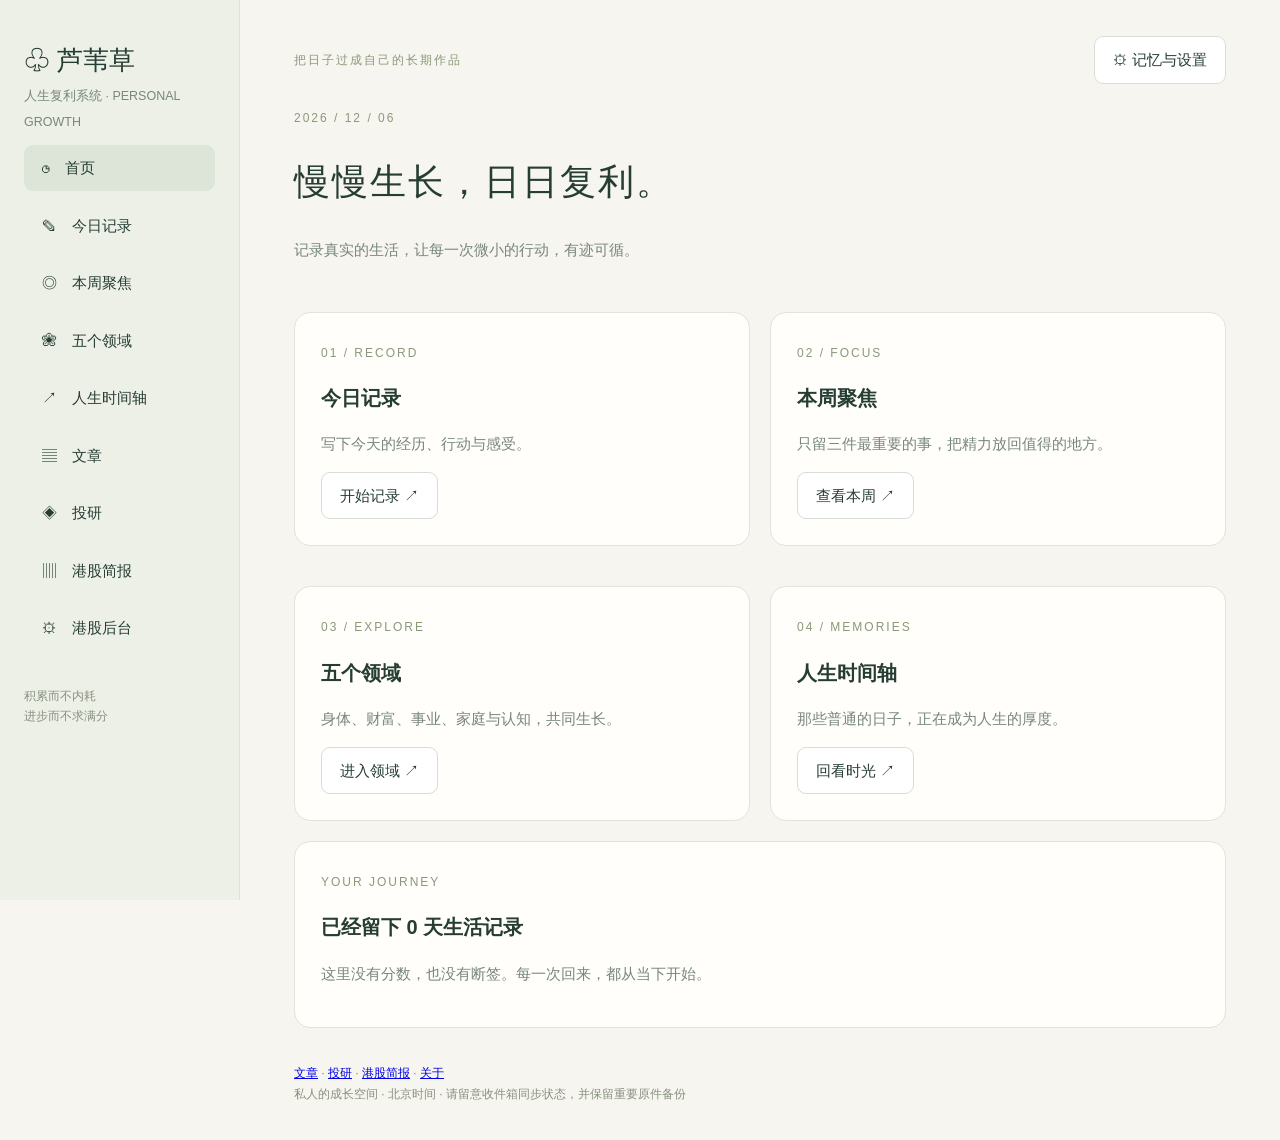
==== static/system/index.html @ 169bf531 "Add BTC investment plan to wealth section" ====
<!doctype html><html lang="zh-CN"><meta charset="utf-8"><meta name="viewport" content="width=device-width,initial-scale=1"><title>芦苇草人生复利系统</title><style>
*{box-sizing:border-box}body{margin:0;background:#f6f5ef;color:#263d34;font:15px/1.7 -apple-system,BlinkMacSystemFont,"PingFang SC",sans-serif}button,input,textarea,select{font:inherit}button{cursor:pointer;border:1px solid #d7ded4;background:white;border-radius:9px;padding:10px 18px;color:inherit}button:hover{background:#e8eee3}.primary{background:#294c3e;color:white}aside{position:fixed;width:240px;height:100vh;background:#edf0e7;padding:38px 24px;border-right:1px solid #dde2d7}h1{font-family:serif;font-size:36px;font-weight:500;letter-spacing:2px}h2{font-size:20px}small,.muted{color:#78877c}nav button{display:block;width:100%;text-align:left;margin:12px 0;border:0;background:transparent}nav a{display:block;text-decoration:none;color:inherit;border-radius:9px;padding:10px 18px;margin:12px 0}nav a:hover{background:#e8eee3}aside{overflow-y:auto}nav button.active{background:#dce5d7}main{max-width:1260px;margin-left:240px;padding:36px 54px}.top{display:flex;justify-content:space-between;align-items:center}.hero{padding:24px 0 34px}.hero p{color:#78877c}.grid{display:grid;grid-template-columns:repeat(2,1fr);gap:20px}.card{background:#fffefa;border:1px solid #e1e4da;border-radius:16px;padding:26px;margin-bottom:20px}.card p{color:#78877c}.label{font-size:12px;letter-spacing:2px;color:#8b9879}.row{display:flex;gap:12px;align-items:center;flex-wrap:wrap}textarea{width:100%;min-height:160px;padding:16px;border:1px solid #d9dfd4;border-radius:10px;background:#fdfdf9;color:inherit;resize:vertical}input,select{padding:10px;border:1px solid #d9dfd4;border-radius:8px;max-width:100%;background:white;color:inherit}.field{margin:20px 0}.field label{display:block;margin-bottom:8px}.pill{padding:4px 10px;background:#edf1e8;border-radius:20px;font-size:12px}.entry{padding:18px 0;border-bottom:1px solid #e5e8df;white-space:pre-wrap}.footer{margin-top:35px;font-size:12px;color:#87917f}img{max-width:240px;border-radius:10px}.wide{grid-column:1/-1}@media(max-width:760px){aside{position:static;width:auto;height:auto;padding:18px}nav{display:flex;overflow:auto}nav button,nav a{white-space:nowrap;width:auto;margin:0}aside small{display:none}main{margin:0;padding:22px}.grid{grid-template-columns:1fr}h1{font-size:28px}.top{gap:12px}.card{padding:20px}}
</style><aside><div style="font-size:26px">♧ 芦苇草</div><small>人生复利系统 · PERSONAL GROWTH</small><nav id="nav"></nav><div class="footer">积累而不内耗<br>进步而不求满分</div></aside><main><div class="top"><span class="label">把日子过成自己的长期作品</span><button onclick="go('设置与记忆')">⚙ 记忆与设置</button></div><div id="app"></div><div class="footer"><a href="/posts/">文章</a> · <a href="/research/">投研</a> · <a href="/projects/">港股简报</a> · <a href="/about/">关于</a><br>私人的成长空间 · 北京时间 · 请留意收件箱同步状态，并保留重要原件备份</div></main><script>
const $=s=>document.querySelector(s),esc=s=>String(s??'').replace(/[&<>"']/g,c=>({'&':'&amp;','<':'&lt;','>':'&gt;','"':'&quot;',"'":'&#39;'}[c]));let db;try{db=JSON.parse(localStorage.getItem('reed-v1'))||{days:{},weeks:{},mem:[]}}catch{db={days:{},weeks:{},mem:[]}}const today=new Intl.DateTimeFormat('sv-SE',{timeZone:'Asia/Shanghai'}).format(new Date());let date=today,page='首页';const names=['首页','今日记录','本周聚焦','五个领域','人生时间轴'];const domains=['健康与身体','投资与资产','事业与项目','家庭与孩子','认知与成长'];const keys=['运动|睡眠|身体|网球|健康|散步','投资|资产|港股|收入|赚钱|支出','工作|项目|团队|事业','孩子|家庭|陪伴|亲子','阅读|学习|思考|认知'];function allRecords(){const out={};for(const d of new Set([...Object.keys(db.days||{}),...Object.keys(db.drafts||{})])){const official=db.days?.[d],raw=db.drafts?.[d];out[d]={...official,parts:official?.parts||['','','',raw||''],raw:raw??official?.raw??'',photos:db.draftPhotos?.[d]||[],photo:official?.photo||db.draftPhotos?.[d]?.[0]||null,recordType:official?'已整理日记':'原文记录'};}return out}
function recordText(v){return [v.raw,...v.parts].join('\n')}
function weekRecords(){const start=week(),end=new Date(start+'T12:00:00Z');end.setUTCDate(end.getUTCDate()+6);return Object.entries(allRecords()).filter(([d])=>d>=start&&d<=end.toISOString().slice(0,10)).sort((a,b)=>a[0].localeCompare(b[0]))}
function persist(){localStorage.setItem('reed-v1',JSON.stringify(db));if(!localStorage.getItem('reed-v1'))throw Error('保存失败')}function week(){let d=new Date(date+'T12:00:00+08:00');d.setUTCDate(d.getUTCDate()-((d.getUTCDay()+6)%7));return d.toISOString().slice(0,10)}function go(p){page=p;history.replaceState(null,'','#'+encodeURIComponent(p));render()}window.addEventListener('hashchange',()=>{const p=decodeURIComponent(location.hash.slice(1));if(names.includes(p)){page=p;render()}});function render(){ $('#nav').innerHTML=names.map(n=>`<button class="${page===n?'active':''}" onclick="go('${n}')">${{'首页':'◷','今日记录':'✎','本周聚焦':'◎','五个领域':'❀','人生时间轴':'↗'}[n]}　${n}</button>`).join('')+"<a href=\"/posts/\">▤　文章</a><a href=\"/research/\">◈　投研</a><a href=\"/projects/\">▥　港股简报</a><a href=\"https://hkipo-admin.pages.dev/admin/\">⚙　港股后台</a>";let h=`<div class="hero"><div class="label">${today.replaceAll('-',' / ')}</div><h1>${page==='首页'?'慢慢生长，日日复利。':page}</h1><p>${page==='首页'?'记录真实的生活，让每一次微小的行动，有迹可循。':'保留真实，给积累一点时间。'}</p></div>`;if(page==='首页'){h+=`<div class="grid">${names.slice(1).map((n,i)=>`<div class="card"><span class="label">0${i+1} / ${['RECORD','FOCUS','EXPLORE','MEMORIES'][i]}</span><h2>${n}</h2><p>${['写下今天的经历、行动与感受。','只留三件最重要的事，把精力放回值得的地方。','身体、财富、事业、家庭与认知，共同生长。','那些普通的日子，正在成为人生的厚度。'][i]}</p><button onclick="go('${n}')">${['开始记录','查看本周','进入领域','回看时光'][i]} ↗</button></div>`).join('')}</div><div class="card"><span class="label">YOUR JOURNEY</span><h2>已经留下 ${Object.keys(allRecords()).length} 天生活记录</h2><p>这里没有分数，也没有断签。每一次回来，都从当下开始。</p></div>`}else if(page==='今日记录'){let d=db.days[date]||{};h+=`<div class="card"><div class="row"><input type="date" value="${date}" onchange="date=this.value;render()"><span class="pill">一次输入 · 关联全局</span></div><h2>把今天的故事告诉我</h2><p>粘贴整篇日记，或使用手机键盘的麦克风口述。不用按栏目填写。</p><textarea id="rawDiary" onpaste="pasteDiaryPhotos(event)" style="min-height:300px" placeholder="今天发生了什么？做了什么？有什么感受？按自己的方式说就好。">${esc(db.drafts?.[date]||d.raw||'')}</textarea><div class="field"><label for="draftPhotoInput">照片（可直接粘贴，也可从相册选择）</label><input id="draftPhotoInput" type="file" accept="image/*" multiple onchange="addDiaryPhotos(this.files);this.value=\'\'"><p class="muted">最多 6 张，自动压缩后随草稿保存到当前浏览器。</p><div id="draftPhotos" class="row"></div></div><div class="row"><button class="primary" onclick="saveRawDraft()">保存日记原文</button><button onclick="document.querySelector('#status').textContent='AI 整理尚未接通。原文可先保存为草稿；接通后将按四部分模板整理，供你确认。'">按模板整理日记</button></div><p id="status" role="status">AI 整理待接通 · 保存后关联全局，保留原文记录标记，不推断完成情况</p><details><summary>整理规则与固定模板</summary><p>一、本周三件事（关联当周已确认计划，最多三件）<br>二、今日要事规划<br>三、赚钱、健康、家庭、思考（事实、判断、下一步）<br>四、今天的整体感受</p><p>保留原意、人物、金额和感受；缺失内容留空。整理后先预览确认，再保存正式日记。同一份记录供时间轴和领域引用。</p></details>${d.parts?`<h2>已有正式日记</h2><p>保存于 ${esc(d.saved)}</p><div style="white-space:pre-wrap">${d.parts.map((p,i)=>['一、本周三件事','二、今日要事规划','三、4 个最低动作完成情况：赚钱、健康、家庭、思考','四、今天的整体感受'][i]+'\n'+p).map(esc).join('\n\n')}</div><button onclick="exportDay(date)">导出 Markdown</button>`:''}</div>`}else if(page==='本周聚焦'){let w=db.weeks[week()]||{};h+=`<div class="card"><span class="label">WEEK OF ${week()}</span><h2>本周最重要的三件事</h2>${[0,1,2].map(i=>`<div class="field row"><span>0${i+1}</span><input id="w${i}" style="flex:1" placeholder="把精力留给真正重要的事" value="${esc(w.items?.[i]||'')}"><select id="s${i}">${['待推进','推进中','已沉淀','主动取消'].map(s=>`<option ${w.states?.[i]===s?'selected':''}>${s}</option>`).join('')}</select></div>`).join('')}<textarea id="review" placeholder="调整原因、周中检查与周末回顾">${esc(w.review||'')}</textarea><button class="primary" onclick="saveWeek()">保存本周聚焦</button><p id="status" role="status"></p></div><div class="grid">${['周一 · 确定三件事','周三 · 检查有没有跑偏','周五 · 钱和项目复盘','周日 · 沉淀、健康、资产、家庭'].map(x=>`<div class="card">${x}<p>08:00 · 北京时间</p></div>`).join('')}</div><p class="muted">月末校准：目标还对吗？动作太多了吗？需要删掉什么？此处展示复盘节奏，未新建提醒。</p><div class="card"><h2>本周关联记录</h2><p>引用你已保存的日记原文，不自动推断进度或完成情况。</p>${weekRecords().map(([d,v])=>`<button onclick="date='${d}';go('今日记录')">${d} · ${v.recordType} ↗</button>`).join('')||'<small>本周暂无已保存记录</small>'}</div>`}else if(page==='五个领域'){h+=`<div class="grid">${domains.map((n,i)=>{let entries=Object.entries(allRecords()).filter(([d,v])=>new RegExp(keys[i]).test(recordText(v)));return `<div class="card"><span class="label">${['BODY','WEALTH','WORK','FAMILY','MIND'][i]}</span><h2>${n}</h2><p>${entries.length} 条相关日记 · 关键词索引 · 含原文记录</p>${entries.map(([d])=>`<button onclick="date='${d}';go('今日记录')">${d} ↗</button>`).join('')||'<small>从真实记录开始积累</small>'}</div>`}).join('')}</div><p class="muted">领域引用同一份日记；关键词匹配不代表 AI 判断。</p>`}else if(page==='人生时间轴'){h+=`<div class="row"><input type="search" id="search" placeholder="搜索记忆中的关键词" oninput="timeline(this.value)"><input type="month" onchange="timeline(this.value)"></div><div id="timeline"></div>`}else{h+=`<div class="card"><h2>长期记忆中心</h2><p>记录你确认的事实、偏好与原则。资料归档与长期背景分别保存；助手会检索相关的已归档历史。</p><textarea id="memory" placeholder="一条值得长期记住的信息"></textarea><input id="source" placeholder="来源或日期"><button onclick="addMemory()">添加待确认记忆</button>${db.mem.map((m,i)=>`<div class="entry">${esc(m.text)}<br><small>${esc(m.source)} · ${m.confirmed?'用户已确认':'待确认'}</small><div class="row"><button onclick="editMemory(${i})">修改</button><button onclick="db.mem[${i}].confirmed=true;persist();render()">确认</button><button onclick="if(confirm('删除这条记忆？')){db.mem.splice(${i},1);persist();render()}">删除</button></div></div>`).join('')}</div><div class="card"><h2>数据与备份</h2><p>收件箱配置私人数据库后可跨设备同步；旧版日记仍沿用原云端保存流程。此 JSON 包含文字、旧版照片、周计划与记忆，不包含资料入口的原始附件；云端长期背景可从上方单独导出。请另行保留原件。</p><button onclick="download('芦苇草人生复利系统备份.json',JSON.stringify(db,null,2),'application/json')">导出 JSON 备份</button> <label>恢复备份 <input type="file" accept=".json" onchange="restore(this)"></label><p>AI、私人数据库和原件存储的实际接通状态请查看下方；当前仅供本人使用。</p></div>`}$('#app').innerHTML=h;if(page==='人生时间轴')timeline('');if(page==='今日记录')renderDraftPhotos()}
function saveDay(){try{let parts=[0,1,2,3].map(i=>$('#f'+i).value);if(parts[0].split('\n').filter(x=>x.trim()).length>3)throw Error('本周三件事最多三行');if(date!==today&&db.days[date]&&!confirm('明确确认修改 '+date+' 的已有日记？'))return;let photo=db.days[date]?.photo||null;const finish=()=>{db.days[date]={parts,photo,saved:new Date().toLocaleString('zh-CN',{timeZone:'Asia/Shanghai'})};persist();let check=JSON.parse(localStorage.getItem('reed-v1'));if(JSON.stringify(check.days[date].parts)!==JSON.stringify(parts))throw Error('回读核实失败');render();$('#status').textContent='已保存至此浏览器，并回读核实。尚未写入 Obsidian。'};let f=$('#photo').files[0];if(f){if(f.size>1500000)throw Error('请选择小于 1.5MB 的照片');let r=new FileReader();r.onload=()=>{try{photo=r.result;finish()}catch(e){$('#status').textContent=e.message}};r.onerror=()=>$('#status').textContent='照片读取失败';r.readAsDataURL(f)}else finish()}catch(e){$('#status').textContent='未保存：'+e.message}}
function saveWeek(){try{db.weeks[week()]={items:[0,1,2].map(i=>$('#w'+i).value),states:[0,1,2].map(i=>$('#s'+i).value),review:$('#review').value};persist();$('#status').textContent='本周聚焦已保存'}catch(e){$('#status').textContent='保存失败：'+e.message}}function timeline(q){$('#timeline').innerHTML=Object.entries(allRecords()).sort((a,b)=>b[0].localeCompare(a[0])).filter(([d,v])=>(d+recordText(v)).includes(q)).map(([d,v])=>`<div class="card"><span class="label">${d} · ${v.recordType}</span><h2>${d.replaceAll('-','')} 晨夕日记</h2>${v.photo?`<img src="${v.photo}">`:''}<p style="white-space:pre-wrap">${esc(v.parts[3]||v.parts[2]||'这一天的记录已留存')}</p><button onclick="date='${d}';go('今日记录')">阅读完整日记 ↗</button><button onclick="exportDay('${d}')">导出 Markdown</button></div>`).join('')||'<div class="card"><h2>时间会记得</h2><p>还没有符合条件的记录。写下今天，开始积累。</p></div>'}function download(n,s,t){let a=document.createElement('a');a.href=URL.createObjectURL(new Blob([s],{type:t}));a.download=n;a.click();setTimeout(()=>URL.revokeObjectURL(a.href),1000)}function exportDay(d){if(!db.days[d]){const r=allRecords()[d];download(d.replaceAll('-','')+' 日记原文.md','# '+d.replaceAll('-','')+' 日记原文\n\n'+r.raw,'text/markdown');return}download(d.replaceAll('-','')+' 晨夕日记.md','# '+d.replaceAll('-','')+' 晨夕日记\n\n'+['一、本周三件事','二、今日要事规划','三、4 个最低动作完成情况：赚钱、健康、家庭、思考','四、今天的整体感受'].map((h,i)=>'## '+h+'\n\n'+db.days[d].parts[i]).join('\n\n'),'text/markdown')}function addMemory(){if(!$('#memory').value.trim())return;db.mem.push({text:$('#memory').value,source:$('#source').value||today,confirmed:false});persist();render()}function editMemory(i){let t=prompt('修改记忆',db.mem[i].text);if(t!==null){db.mem[i].text=t;db.mem[i].confirmed=false;persist();render()}}const pendingPhotos={};let photosLoading=0;
function diaryPhotos(d=date){return pendingPhotos[d]??(pendingPhotos[d]=[...(db.draftPhotos?.[d]||[])])}
function renderDraftPhotos(){const box=$('#draftPhotos');if(!box)return;box.replaceChildren();diaryPhotos().forEach((src,i)=>{const item=document.createElement('div'),im=document.createElement('img'),btn=document.createElement('button');im.src=src;im.alt='日记照片 '+(i+1);im.style.maxWidth='140px';btn.textContent='移除';btn.onclick=()=>{diaryPhotos().splice(i,1);renderDraftPhotos();$('#status').textContent='照片已移除，请保存草稿以保留修改。'};item.append(im,document.createElement('br'),btn);box.append(item)})}
function pasteDiaryPhotos(e){const files=Array.from(e.clipboardData?.items||[]).filter(x=>x.kind==='file'&&x.type.startsWith('image/')).map(x=>x.getAsFile()).filter(Boolean);if(!files.length)return;if(!e.clipboardData.getData('text/plain'))e.preventDefault();addDiaryPhotos(files)}
function compressDiaryPhoto(file){return new Promise((resolve,reject)=>{if(file.size>25*1024*1024)return reject(Error('单张照片不能超过 25MB'));const url=URL.createObjectURL(file),im=new Image();im.onload=()=>{try{const scale=Math.min(1,1200/Math.max(im.width,im.height)),c=document.createElement('canvas');c.width=Math.max(1,Math.round(im.width*scale));c.height=Math.max(1,Math.round(im.height*scale));const ctx=c.getContext('2d');ctx.fillStyle='#fff';ctx.fillRect(0,0,c.width,c.height);ctx.drawImage(im,0,0,c.width,c.height);const data=c.toDataURL('image/jpeg',.75);if(data.length>850000)throw Error('照片压缩后仍较大，请选用较小照片');resolve(data)}catch(e){reject(e)}finally{URL.revokeObjectURL(url)}};im.onerror=()=>{URL.revokeObjectURL(url);reject(Error('无法读取此照片，请改用 JPEG 或 PNG 格式'))};im.src=url})}
async function addDiaryPhotos(files){const target=date;photosLoading++;let added=0;try{for(const f of Array.from(files)){if(!f.type.startsWith('image/'))continue;if(diaryPhotos(target).length>=6)throw Error('每篇草稿最多 6 张照片');const data=await compressDiaryPhoto(f);if(diaryPhotos(target).length>=6)throw Error('每篇草稿最多 6 张照片');diaryPhotos(target).push(data);added++}if(date===target&&$('#status'))$('#status').textContent='已添加 '+added+' 张照片，请保存草稿。'}catch(e){if(date===target&&$('#status'))$('#status').textContent='照片添加提示：'+e.message+'。已添加的照片保留，可保存草稿。'}finally{photosLoading--;if(date===target)renderDraftPhotos()}}
function saveRawDraft(){const before=JSON.stringify(db);try{if(photosLoading)throw Error('照片正在处理，请稍后保存');db.drafts??={};db.draftPhotos??={};db.drafts[date]=$('#rawDiary').value;db.draftPhotos[date]=[...diaryPhotos()];persist();const check=JSON.parse(localStorage.getItem('reed-v1'));if(check.drafts[date]!==db.drafts[date]||JSON.stringify(check.draftPhotos[date])!==JSON.stringify(db.draftPhotos[date]))throw Error('回读不一致');$('#status').textContent='原文和 '+db.draftPhotos[date].length+' 张照片已保存并回读核实，已关联首页、时间轴、领域索引和本周记录。'}catch(e){db=JSON.parse(before);$('#status').textContent='草稿保存失败：'+e.message+'。若空间不足，请先导出备份并减少照片；当前输入仍保留。'}}
async function restore(el){try{let v=JSON.parse(await el.files[0].text());if(!v.days||!v.weeks||!Array.isArray(v.mem)||Object.values(v.days).some(d=>!Array.isArray(d.parts)||d.parts.length!==4))throw Error('备份格式不正确');if(!confirm('恢复将替换当前浏览器内的全部产品数据，是否继续？'))return;db=v;persist();render()}catch(e){alert('恢复失败：'+e.message)}}if(names.includes(decodeURIComponent(location.hash.slice(1))))page=decodeURIComponent(location.hash.slice(1));render();
</script><script src="/system/workflows.js"></script><link rel="stylesheet" href="/system/views.css"><script src="/system/views.js"></script><link rel="stylesheet" href="/system/inbox.css"><script src="/system/image-ocr.js"></script><script src="/system/inbox.js"></script><script src="/system/health-model.js"></script>
<script src="/system/health.js"></script><script src="/system/memory.js"></script><script src="/system/focus.js"></script><link rel="stylesheet" href="/system/checkins.css"><link rel="stylesheet" href="/system/compact.css"><script type="module" src="/system/checkins.js"></script><link rel="stylesheet" href="/system/btc.css"><script src="/system/btc.js"></script></html>
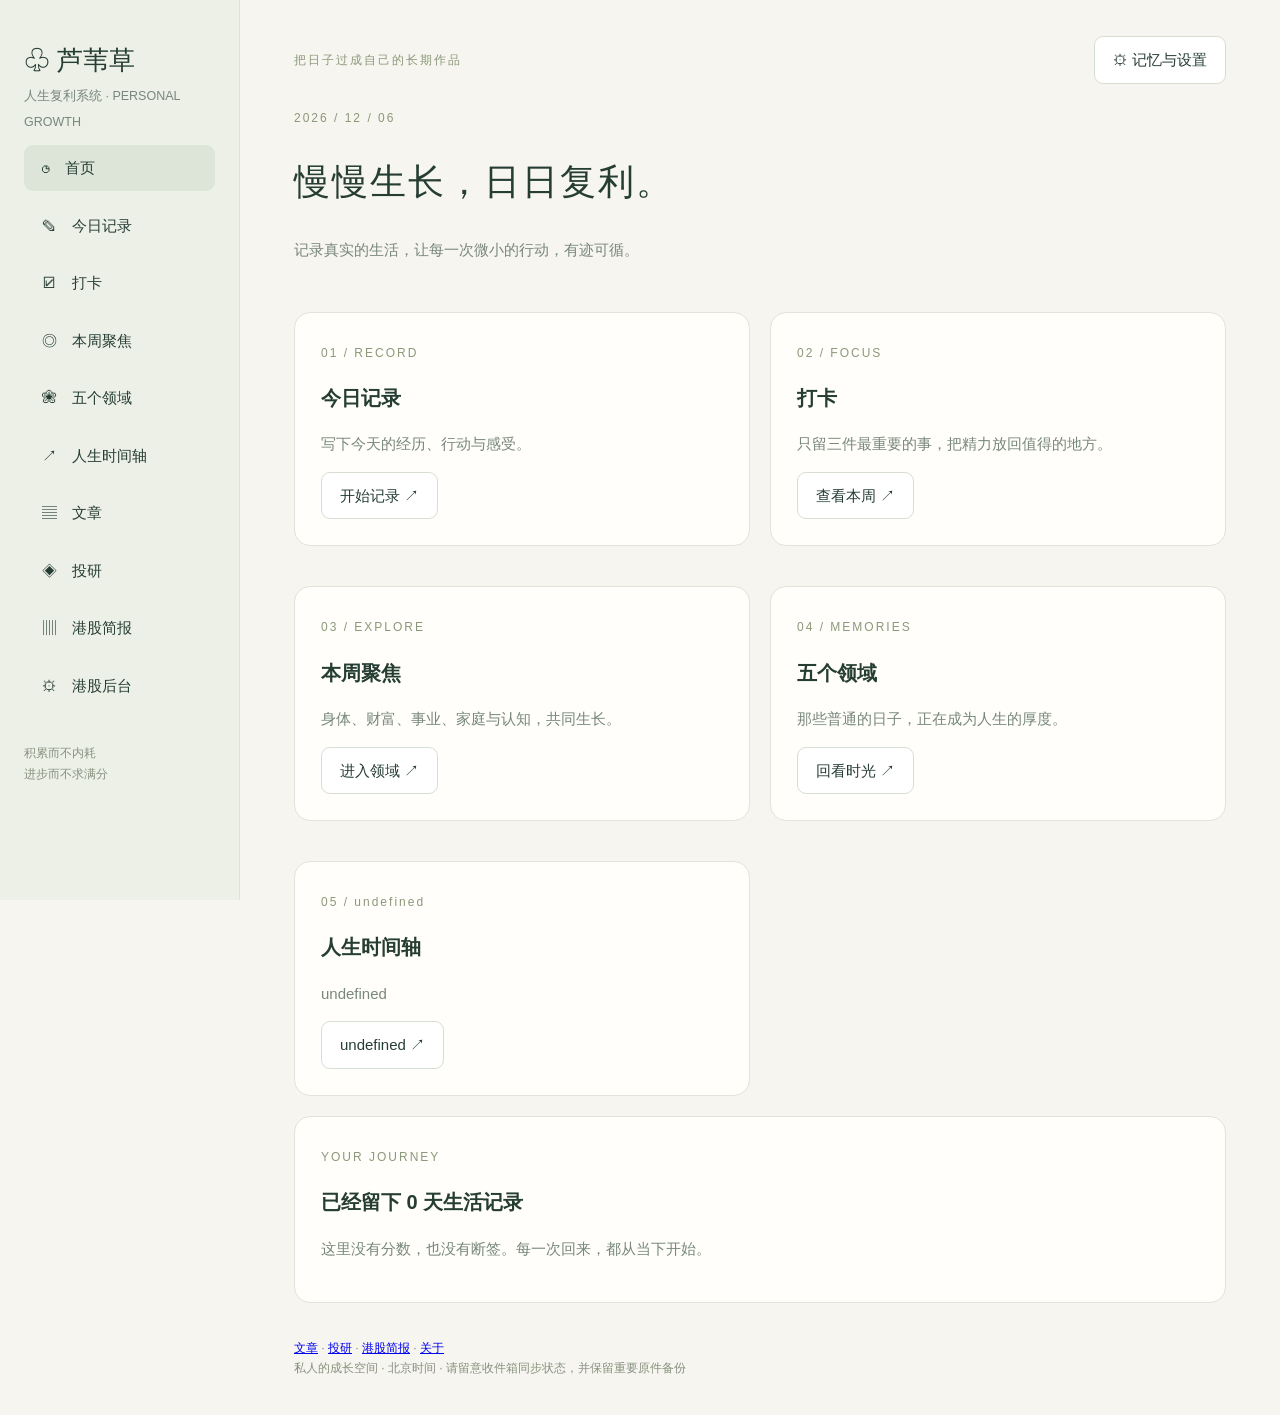
==== commit f51ddcd2: "Repair homepage check-ins and preserve same-day diary records in timeline" ====
--- a/static/system/index.html
+++ b/static/system/index.html
@@ -1,10 +1,10 @@
 <!doctype html><html lang="zh-CN"><meta charset="utf-8"><meta name="viewport" content="width=device-width,initial-scale=1"><title>芦苇草人生复利系统</title><style>
 *{box-sizing:border-box}body{margin:0;background:#f6f5ef;color:#263d34;font:15px/1.7 -apple-system,BlinkMacSystemFont,"PingFang SC",sans-serif}button,input,textarea,select{font:inherit}button{cursor:pointer;border:1px solid #d7ded4;background:white;border-radius:9px;padding:10px 18px;color:inherit}button:hover{background:#e8eee3}.primary{background:#294c3e;color:white}aside{position:fixed;width:240px;height:100vh;background:#edf0e7;padding:38px 24px;border-right:1px solid #dde2d7}h1{font-family:serif;font-size:36px;font-weight:500;letter-spacing:2px}h2{font-size:20px}small,.muted{color:#78877c}nav button{display:block;width:100%;text-align:left;margin:12px 0;border:0;background:transparent}nav a{display:block;text-decoration:none;color:inherit;border-radius:9px;padding:10px 18px;margin:12px 0}nav a:hover{background:#e8eee3}aside{overflow-y:auto}nav button.active{background:#dce5d7}main{max-width:1260px;margin-left:240px;padding:36px 54px}.top{display:flex;justify-content:space-between;align-items:center}.hero{padding:24px 0 34px}.hero p{color:#78877c}.grid{display:grid;grid-template-columns:repeat(2,1fr);gap:20px}.card{background:#fffefa;border:1px solid #e1e4da;border-radius:16px;padding:26px;margin-bottom:20px}.card p{color:#78877c}.label{font-size:12px;letter-spacing:2px;color:#8b9879}.row{display:flex;gap:12px;align-items:center;flex-wrap:wrap}textarea{width:100%;min-height:160px;padding:16px;border:1px solid #d9dfd4;border-radius:10px;background:#fdfdf9;color:inherit;resize:vertical}input,select{padding:10px;border:1px solid #d9dfd4;border-radius:8px;max-width:100%;background:white;color:inherit}.field{margin:20px 0}.field label{display:block;margin-bottom:8px}.pill{padding:4px 10px;background:#edf1e8;border-radius:20px;font-size:12px}.entry{padding:18px 0;border-bottom:1px solid #e5e8df;white-space:pre-wrap}.footer{margin-top:35px;font-size:12px;color:#87917f}img{max-width:240px;border-radius:10px}.wide{grid-column:1/-1}@media(max-width:760px){aside{position:static;width:auto;height:auto;padding:18px}nav{display:flex;overflow:auto}nav button,nav a{white-space:nowrap;width:auto;margin:0}aside small{display:none}main{margin:0;padding:22px}.grid{grid-template-columns:1fr}h1{font-size:28px}.top{gap:12px}.card{padding:20px}}
 </style><aside><div style="font-size:26px">♧ 芦苇草</div><small>人生复利系统 · PERSONAL GROWTH</small><nav id="nav"></nav><div class="footer">积累而不内耗<br>进步而不求满分</div></aside><main><div class="top"><span class="label">把日子过成自己的长期作品</span><button onclick="go('设置与记忆')">⚙ 记忆与设置</button></div><div id="app"></div><div class="footer"><a href="/posts/">文章</a> · <a href="/research/">投研</a> · <a href="/projects/">港股简报</a> · <a href="/about/">关于</a><br>私人的成长空间 · 北京时间 · 请留意收件箱同步状态，并保留重要原件备份</div></main><script>
-const $=s=>document.querySelector(s),esc=s=>String(s??'').replace(/[&<>"']/g,c=>({'&':'&amp;','<':'&lt;','>':'&gt;','"':'&quot;',"'":'&#39;'}[c]));let db;try{db=JSON.parse(localStorage.getItem('reed-v1'))||{days:{},weeks:{},mem:[]}}catch{db={days:{},weeks:{},mem:[]}}const today=new Intl.DateTimeFormat('sv-SE',{timeZone:'Asia/Shanghai'}).format(new Date());let date=today,page='首页';const names=['首页','今日记录','本周聚焦','五个领域','人生时间轴'];const domains=['健康与身体','投资与资产','事业与项目','家庭与孩子','认知与成长'];const keys=['运动|睡眠|身体|网球|健康|散步','投资|资产|港股|收入|赚钱|支出','工作|项目|团队|事业','孩子|家庭|陪伴|亲子','阅读|学习|思考|认知'];function allRecords(){const out={};for(const d of new Set([...Object.keys(db.days||{}),...Object.keys(db.drafts||{})])){const official=db.days?.[d],raw=db.drafts?.[d];out[d]={...official,parts:official?.parts||['','','',raw||''],raw:raw??official?.raw??'',photos:db.draftPhotos?.[d]||[],photo:official?.photo||db.draftPhotos?.[d]?.[0]||null,recordType:official?'已整理日记':'原文记录'};}return out}
+const $=s=>document.querySelector(s),esc=s=>String(s??'').replace(/[&<>"']/g,c=>({'&':'&amp;','<':'&lt;','>':'&gt;','"':'&quot;',"'":'&#39;'}[c]));let db;try{db=JSON.parse(localStorage.getItem('reed-v1'))||{days:{},weeks:{},mem:[]}}catch{db={days:{},weeks:{},mem:[]}}const today=new Intl.DateTimeFormat('sv-SE',{timeZone:'Asia/Shanghai'}).format(new Date());let date=today,page='首页';const names=['首页','今日记录','打卡','本周聚焦','五个领域','人生时间轴'];const domains=['健康与身体','投资与资产','事业与项目','家庭与孩子','认知与成长'];const keys=['运动|睡眠|身体|网球|健康|散步','投资|资产|港股|收入|赚钱|支出','工作|项目|团队|事业','孩子|家庭|陪伴|亲子','阅读|学习|思考|认知'];function allRecords(){const out={};for(const d of new Set([...Object.keys(db.days||{}),...Object.keys(db.drafts||{})])){const official=db.days?.[d],raw=db.drafts?.[d];out[d]={...official,parts:official?.parts||['','','',raw||''],raw:raw??official?.raw??'',photos:db.draftPhotos?.[d]||[],photo:official?.photo||db.draftPhotos?.[d]?.[0]||null,recordType:official?'已整理日记':'原文记录'};}return out}
 function recordText(v){return [v.raw,...v.parts].join('\n')}
 function weekRecords(){const start=week(),end=new Date(start+'T12:00:00Z');end.setUTCDate(end.getUTCDate()+6);return Object.entries(allRecords()).filter(([d])=>d>=start&&d<=end.toISOString().slice(0,10)).sort((a,b)=>a[0].localeCompare(b[0]))}
-function persist(){localStorage.setItem('reed-v1',JSON.stringify(db));if(!localStorage.getItem('reed-v1'))throw Error('保存失败')}function week(){let d=new Date(date+'T12:00:00+08:00');d.setUTCDate(d.getUTCDate()-((d.getUTCDay()+6)%7));return d.toISOString().slice(0,10)}function go(p){page=p;history.replaceState(null,'','#'+encodeURIComponent(p));render()}window.addEventListener('hashchange',()=>{const p=decodeURIComponent(location.hash.slice(1));if(names.includes(p)){page=p;render()}});function render(){ $('#nav').innerHTML=names.map(n=>`<button class="${page===n?'active':''}" onclick="go('${n}')">${{'首页':'◷','今日记录':'✎','本周聚焦':'◎','五个领域':'❀','人生时间轴':'↗'}[n]}　${n}</button>`).join('')+"<a href=\"/posts/\">▤　文章</a><a href=\"/research/\">◈　投研</a><a href=\"/projects/\">▥　港股简报</a><a href=\"https://hkipo-admin.pages.dev/admin/\">⚙　港股后台</a>";let h=`<div class="hero"><div class="label">${today.replaceAll('-',' / ')}</div><h1>${page==='首页'?'慢慢生长，日日复利。':page}</h1><p>${page==='首页'?'记录真实的生活，让每一次微小的行动，有迹可循。':'保留真实，给积累一点时间。'}</p></div>`;if(page==='首页'){h+=`<div class="grid">${names.slice(1).map((n,i)=>`<div class="card"><span class="label">0${i+1} / ${['RECORD','FOCUS','EXPLORE','MEMORIES'][i]}</span><h2>${n}</h2><p>${['写下今天的经历、行动与感受。','只留三件最重要的事，把精力放回值得的地方。','身体、财富、事业、家庭与认知，共同生长。','那些普通的日子，正在成为人生的厚度。'][i]}</p><button onclick="go('${n}')">${['开始记录','查看本周','进入领域','回看时光'][i]} ↗</button></div>`).join('')}</div><div class="card"><span class="label">YOUR JOURNEY</span><h2>已经留下 ${Object.keys(allRecords()).length} 天生活记录</h2><p>这里没有分数，也没有断签。每一次回来，都从当下开始。</p></div>`}else if(page==='今日记录'){let d=db.days[date]||{};h+=`<div class="card"><div class="row"><input type="date" value="${date}" onchange="date=this.value;render()"><span class="pill">一次输入 · 关联全局</span></div><h2>把今天的故事告诉我</h2><p>粘贴整篇日记，或使用手机键盘的麦克风口述。不用按栏目填写。</p><textarea id="rawDiary" onpaste="pasteDiaryPhotos(event)" style="min-height:300px" placeholder="今天发生了什么？做了什么？有什么感受？按自己的方式说就好。">${esc(db.drafts?.[date]||d.raw||'')}</textarea><div class="field"><label for="draftPhotoInput">照片（可直接粘贴，也可从相册选择）</label><input id="draftPhotoInput" type="file" accept="image/*" multiple onchange="addDiaryPhotos(this.files);this.value=\'\'"><p class="muted">最多 6 张，自动压缩后随草稿保存到当前浏览器。</p><div id="draftPhotos" class="row"></div></div><div class="row"><button class="primary" onclick="saveRawDraft()">保存日记原文</button><button onclick="document.querySelector('#status').textContent='AI 整理尚未接通。原文可先保存为草稿；接通后将按四部分模板整理，供你确认。'">按模板整理日记</button></div><p id="status" role="status">AI 整理待接通 · 保存后关联全局，保留原文记录标记，不推断完成情况</p><details><summary>整理规则与固定模板</summary><p>一、本周三件事（关联当周已确认计划，最多三件）<br>二、今日要事规划<br>三、赚钱、健康、家庭、思考（事实、判断、下一步）<br>四、今天的整体感受</p><p>保留原意、人物、金额和感受；缺失内容留空。整理后先预览确认，再保存正式日记。同一份记录供时间轴和领域引用。</p></details>${d.parts?`<h2>已有正式日记</h2><p>保存于 ${esc(d.saved)}</p><div style="white-space:pre-wrap">${d.parts.map((p,i)=>['一、本周三件事','二、今日要事规划','三、4 个最低动作完成情况：赚钱、健康、家庭、思考','四、今天的整体感受'][i]+'\n'+p).map(esc).join('\n\n')}</div><button onclick="exportDay(date)">导出 Markdown</button>`:''}</div>`}else if(page==='本周聚焦'){let w=db.weeks[week()]||{};h+=`<div class="card"><span class="label">WEEK OF ${week()}</span><h2>本周最重要的三件事</h2>${[0,1,2].map(i=>`<div class="field row"><span>0${i+1}</span><input id="w${i}" style="flex:1" placeholder="把精力留给真正重要的事" value="${esc(w.items?.[i]||'')}"><select id="s${i}">${['待推进','推进中','已沉淀','主动取消'].map(s=>`<option ${w.states?.[i]===s?'selected':''}>${s}</option>`).join('')}</select></div>`).join('')}<textarea id="review" placeholder="调整原因、周中检查与周末回顾">${esc(w.review||'')}</textarea><button class="primary" onclick="saveWeek()">保存本周聚焦</button><p id="status" role="status"></p></div><div class="grid">${['周一 · 确定三件事','周三 · 检查有没有跑偏','周五 · 钱和项目复盘','周日 · 沉淀、健康、资产、家庭'].map(x=>`<div class="card">${x}<p>08:00 · 北京时间</p></div>`).join('')}</div><p class="muted">月末校准：目标还对吗？动作太多了吗？需要删掉什么？此处展示复盘节奏，未新建提醒。</p><div class="card"><h2>本周关联记录</h2><p>引用你已保存的日记原文，不自动推断进度或完成情况。</p>${weekRecords().map(([d,v])=>`<button onclick="date='${d}';go('今日记录')">${d} · ${v.recordType} ↗</button>`).join('')||'<small>本周暂无已保存记录</small>'}</div>`}else if(page==='五个领域'){h+=`<div class="grid">${domains.map((n,i)=>{let entries=Object.entries(allRecords()).filter(([d,v])=>new RegExp(keys[i]).test(recordText(v)));return `<div class="card"><span class="label">${['BODY','WEALTH','WORK','FAMILY','MIND'][i]}</span><h2>${n}</h2><p>${entries.length} 条相关日记 · 关键词索引 · 含原文记录</p>${entries.map(([d])=>`<button onclick="date='${d}';go('今日记录')">${d} ↗</button>`).join('')||'<small>从真实记录开始积累</small>'}</div>`}).join('')}</div><p class="muted">领域引用同一份日记；关键词匹配不代表 AI 判断。</p>`}else if(page==='人生时间轴'){h+=`<div class="row"><input type="search" id="search" placeholder="搜索记忆中的关键词" oninput="timeline(this.value)"><input type="month" onchange="timeline(this.value)"></div><div id="timeline"></div>`}else{h+=`<div class="card"><h2>长期记忆中心</h2><p>记录你确认的事实、偏好与原则。资料归档与长期背景分别保存；助手会检索相关的已归档历史。</p><textarea id="memory" placeholder="一条值得长期记住的信息"></textarea><input id="source" placeholder="来源或日期"><button onclick="addMemory()">添加待确认记忆</button>${db.mem.map((m,i)=>`<div class="entry">${esc(m.text)}<br><small>${esc(m.source)} · ${m.confirmed?'用户已确认':'待确认'}</small><div class="row"><button onclick="editMemory(${i})">修改</button><button onclick="db.mem[${i}].confirmed=true;persist();render()">确认</button><button onclick="if(confirm('删除这条记忆？')){db.mem.splice(${i},1);persist();render()}">删除</button></div></div>`).join('')}</div><div class="card"><h2>数据与备份</h2><p>收件箱配置私人数据库后可跨设备同步；旧版日记仍沿用原云端保存流程。此 JSON 包含文字、旧版照片、周计划与记忆，不包含资料入口的原始附件；云端长期背景可从上方单独导出。请另行保留原件。</p><button onclick="download('芦苇草人生复利系统备份.json',JSON.stringify(db,null,2),'application/json')">导出 JSON 备份</button> <label>恢复备份 <input type="file" accept=".json" onchange="restore(this)"></label><p>AI、私人数据库和原件存储的实际接通状态请查看下方；当前仅供本人使用。</p></div>`}$('#app').innerHTML=h;if(page==='人生时间轴')timeline('');if(page==='今日记录')renderDraftPhotos()}
+function persist(){localStorage.setItem('reed-v1',JSON.stringify(db));if(!localStorage.getItem('reed-v1'))throw Error('保存失败')}function week(){let d=new Date(date+'T12:00:00+08:00');d.setUTCDate(d.getUTCDate()-((d.getUTCDay()+6)%7));return d.toISOString().slice(0,10)}function go(p){page=p;history.replaceState(null,'','#'+encodeURIComponent(p));render()}window.addEventListener('hashchange',()=>{const p=decodeURIComponent(location.hash.slice(1));if(names.includes(p)){page=p;render()}});function render(){ $('#nav').innerHTML=names.map(n=>`<button class="${page===n?'active':''}" onclick="go('${n}')">${{'首页':'◷','今日记录':'✎','打卡':'☑','本周聚焦':'◎','五个领域':'❀','人生时间轴':'↗'}[n]}　${n}</button>`).join('')+"<a href=\"/posts/\">▤　文章</a><a href=\"/research/\">◈　投研</a><a href=\"/projects/\">▥　港股简报</a><a href=\"https://hkipo-admin.pages.dev/admin/\">⚙　港股后台</a>";let h=`<div class="hero"><div class="label">${today.replaceAll('-',' / ')}</div><h1>${page==='首页'?'慢慢生长，日日复利。':page}</h1><p>${page==='首页'?'记录真实的生活，让每一次微小的行动，有迹可循。':'保留真实，给积累一点时间。'}</p></div>`;if(page==='首页'){h+=`<div class="grid">${names.slice(1).map((n,i)=>`<div class="card"><span class="label">0${i+1} / ${['RECORD','FOCUS','EXPLORE','MEMORIES'][i]}</span><h2>${n}</h2><p>${['写下今天的经历、行动与感受。','只留三件最重要的事，把精力放回值得的地方。','身体、财富、事业、家庭与认知，共同生长。','那些普通的日子，正在成为人生的厚度。'][i]}</p><button onclick="go('${n}')">${['开始记录','查看本周','进入领域','回看时光'][i]} ↗</button></div>`).join('')}</div><div class="card"><span class="label">YOUR JOURNEY</span><h2>已经留下 ${Object.keys(allRecords()).length} 天生活记录</h2><p>这里没有分数，也没有断签。每一次回来，都从当下开始。</p></div>`}else if(page==='打卡'){h+='<section class="card"><h2>打卡</h2><p>正在加载打卡记录…</p></section>'}else if(page==='今日记录'){let d=db.days[date]||{};h+=`<div class="card"><div class="row"><input type="date" value="${date}" onchange="date=this.value;render()"><span class="pill">一次输入 · 关联全局</span></div><h2>把今天的故事告诉我</h2><p>粘贴整篇日记，或使用手机键盘的麦克风口述。不用按栏目填写。</p><textarea id="rawDiary" onpaste="pasteDiaryPhotos(event)" style="min-height:300px" placeholder="今天发生了什么？做了什么？有什么感受？按自己的方式说就好。">${esc(db.drafts?.[date]||d.raw||'')}</textarea><div class="field"><label for="draftPhotoInput">照片（可直接粘贴，也可从相册选择）</label><input id="draftPhotoInput" type="file" accept="image/*" multiple onchange="addDiaryPhotos(this.files);this.value=\'\'"><p class="muted">最多 6 张，自动压缩后随草稿保存到当前浏览器。</p><div id="draftPhotos" class="row"></div></div><div class="row"><button class="primary" onclick="saveRawDraft()">保存日记原文</button><button onclick="document.querySelector('#status').textContent='AI 整理尚未接通。原文可先保存为草稿；接通后将按四部分模板整理，供你确认。'">按模板整理日记</button></div><p id="status" role="status">AI 整理待接通 · 保存后关联全局，保留原文记录标记，不推断完成情况</p><details><summary>整理规则与固定模板</summary><p>一、本周三件事（关联当周已确认计划，最多三件）<br>二、今日要事规划<br>三、赚钱、健康、家庭、思考（事实、判断、下一步）<br>四、今天的整体感受</p><p>保留原意、人物、金额和感受；缺失内容留空。整理后先预览确认，再保存正式日记。同一份记录供时间轴和领域引用。</p></details>${d.parts?`<h2>已有正式日记</h2><p>保存于 ${esc(d.saved)}</p><div style="white-space:pre-wrap">${d.parts.map((p,i)=>['一、本周三件事','二、今日要事规划','三、4 个最低动作完成情况：赚钱、健康、家庭、思考','四、今天的整体感受'][i]+'\n'+p).map(esc).join('\n\n')}</div><button onclick="exportDay(date)">导出 Markdown</button>`:''}</div>`}else if(page==='本周聚焦'){let w=db.weeks[week()]||{};h+=`<div class="card"><span class="label">WEEK OF ${week()}</span><h2>本周最重要的三件事</h2>${[0,1,2].map(i=>`<div class="field row"><span>0${i+1}</span><input id="w${i}" style="flex:1" placeholder="把精力留给真正重要的事" value="${esc(w.items?.[i]||'')}"><select id="s${i}">${['待推进','推进中','已沉淀','主动取消'].map(s=>`<option ${w.states?.[i]===s?'selected':''}>${s}</option>`).join('')}</select></div>`).join('')}<textarea id="review" placeholder="调整原因、周中检查与周末回顾">${esc(w.review||'')}</textarea><button class="primary" onclick="saveWeek()">保存本周聚焦</button><p id="status" role="status"></p></div><div class="grid">${['周一 · 确定三件事','周三 · 检查有没有跑偏','周五 · 钱和项目复盘','周日 · 沉淀、健康、资产、家庭'].map(x=>`<div class="card">${x}<p>08:00 · 北京时间</p></div>`).join('')}</div><p class="muted">月末校准：目标还对吗？动作太多了吗？需要删掉什么？此处展示复盘节奏，未新建提醒。</p><div class="card"><h2>本周关联记录</h2><p>引用你已保存的日记原文，不自动推断进度或完成情况。</p>${weekRecords().map(([d,v])=>`<button onclick="date='${d}';go('今日记录')">${d} · ${v.recordType} ↗</button>`).join('')||'<small>本周暂无已保存记录</small>'}</div>`}else if(page==='五个领域'){h+=`<div class="grid">${domains.map((n,i)=>{let entries=Object.entries(allRecords()).filter(([d,v])=>new RegExp(keys[i]).test(recordText(v)));return `<div class="card"><span class="label">${['BODY','WEALTH','WORK','FAMILY','MIND'][i]}</span><h2>${n}</h2><p>${entries.length} 条相关日记 · 关键词索引 · 含原文记录</p>${entries.map(([d])=>`<button onclick="date='${d}';go('今日记录')">${d} ↗</button>`).join('')||'<small>从真实记录开始积累</small>'}</div>`}).join('')}</div><p class="muted">领域引用同一份日记；关键词匹配不代表 AI 判断。</p>`}else if(page==='人生时间轴'){h+=`<div class="row"><input type="search" id="search" placeholder="搜索记忆中的关键词" oninput="timeline(this.value)"><input type="month" onchange="timeline(this.value)"></div><div id="timeline"></div>`}else{h+=`<div class="card"><h2>长期记忆中心</h2><p>记录你确认的事实、偏好与原则。资料归档与长期背景分别保存；助手会检索相关的已归档历史。</p><textarea id="memory" placeholder="一条值得长期记住的信息"></textarea><input id="source" placeholder="来源或日期"><button onclick="addMemory()">添加待确认记忆</button>${db.mem.map((m,i)=>`<div class="entry">${esc(m.text)}<br><small>${esc(m.source)} · ${m.confirmed?'用户已确认':'待确认'}</small><div class="row"><button onclick="editMemory(${i})">修改</button><button onclick="db.mem[${i}].confirmed=true;persist();render()">确认</button><button onclick="if(confirm('删除这条记忆？')){db.mem.splice(${i},1);persist();render()}">删除</button></div></div>`).join('')}</div><div class="card"><h2>数据与备份</h2><p>收件箱配置私人数据库后可跨设备同步；旧版日记仍沿用原云端保存流程。此 JSON 包含文字、旧版照片、周计划与记忆，不包含资料入口的原始附件；云端长期背景可从上方单独导出。请另行保留原件。</p><button onclick="download('芦苇草人生复利系统备份.json',JSON.stringify(db,null,2),'application/json')">导出 JSON 备份</button> <label>恢复备份 <input type="file" accept=".json" onchange="restore(this)"></label><p>AI、私人数据库和原件存储的实际接通状态请查看下方；当前仅供本人使用。</p></div>`}$('#app').innerHTML=h;if(page==='人生时间轴')timeline('');if(page==='今日记录')renderDraftPhotos()}
 function saveDay(){try{let parts=[0,1,2,3].map(i=>$('#f'+i).value);if(parts[0].split('\n').filter(x=>x.trim()).length>3)throw Error('本周三件事最多三行');if(date!==today&&db.days[date]&&!confirm('明确确认修改 '+date+' 的已有日记？'))return;let photo=db.days[date]?.photo||null;const finish=()=>{db.days[date]={parts,photo,saved:new Date().toLocaleString('zh-CN',{timeZone:'Asia/Shanghai'})};persist();let check=JSON.parse(localStorage.getItem('reed-v1'));if(JSON.stringify(check.days[date].parts)!==JSON.stringify(parts))throw Error('回读核实失败');render();$('#status').textContent='已保存至此浏览器，并回读核实。尚未写入 Obsidian。'};let f=$('#photo').files[0];if(f){if(f.size>1500000)throw Error('请选择小于 1.5MB 的照片');let r=new FileReader();r.onload=()=>{try{photo=r.result;finish()}catch(e){$('#status').textContent=e.message}};r.onerror=()=>$('#status').textContent='照片读取失败';r.readAsDataURL(f)}else finish()}catch(e){$('#status').textContent='未保存：'+e.message}}
 function saveWeek(){try{db.weeks[week()]={items:[0,1,2].map(i=>$('#w'+i).value),states:[0,1,2].map(i=>$('#s'+i).value),review:$('#review').value};persist();$('#status').textContent='本周聚焦已保存'}catch(e){$('#status').textContent='保存失败：'+e.message}}function timeline(q){$('#timeline').innerHTML=Object.entries(allRecords()).sort((a,b)=>b[0].localeCompare(a[0])).filter(([d,v])=>(d+recordText(v)).includes(q)).map(([d,v])=>`<div class="card"><span class="label">${d} · ${v.recordType}</span><h2>${d.replaceAll('-','')} 晨夕日记</h2>${v.photo?`<img src="${v.photo}">`:''}<p style="white-space:pre-wrap">${esc(v.parts[3]||v.parts[2]||'这一天的记录已留存')}</p><button onclick="date='${d}';go('今日记录')">阅读完整日记 ↗</button><button onclick="exportDay('${d}')">导出 Markdown</button></div>`).join('')||'<div class="card"><h2>时间会记得</h2><p>还没有符合条件的记录。写下今天，开始积累。</p></div>'}function download(n,s,t){let a=document.createElement('a');a.href=URL.createObjectURL(new Blob([s],{type:t}));a.download=n;a.click();setTimeout(()=>URL.revokeObjectURL(a.href),1000)}function exportDay(d){if(!db.days[d]){const r=allRecords()[d];download(d.replaceAll('-','')+' 日记原文.md','# '+d.replaceAll('-','')+' 日记原文\n\n'+r.raw,'text/markdown');return}download(d.replaceAll('-','')+' 晨夕日记.md','# '+d.replaceAll('-','')+' 晨夕日记\n\n'+['一、本周三件事','二、今日要事规划','三、4 个最低动作完成情况：赚钱、健康、家庭、思考','四、今天的整体感受'].map((h,i)=>'## '+h+'\n\n'+db.days[d].parts[i]).join('\n\n'),'text/markdown')}function addMemory(){if(!$('#memory').value.trim())return;db.mem.push({text:$('#memory').value,source:$('#source').value||today,confirmed:false});persist();render()}function editMemory(i){let t=prompt('修改记忆',db.mem[i].text);if(t!==null){db.mem[i].text=t;db.mem[i].confirmed=false;persist();render()}}const pendingPhotos={};let photosLoading=0;
 function diaryPhotos(d=date){return pendingPhotos[d]??(pendingPhotos[d]=[...(db.draftPhotos?.[d]||[])])}
